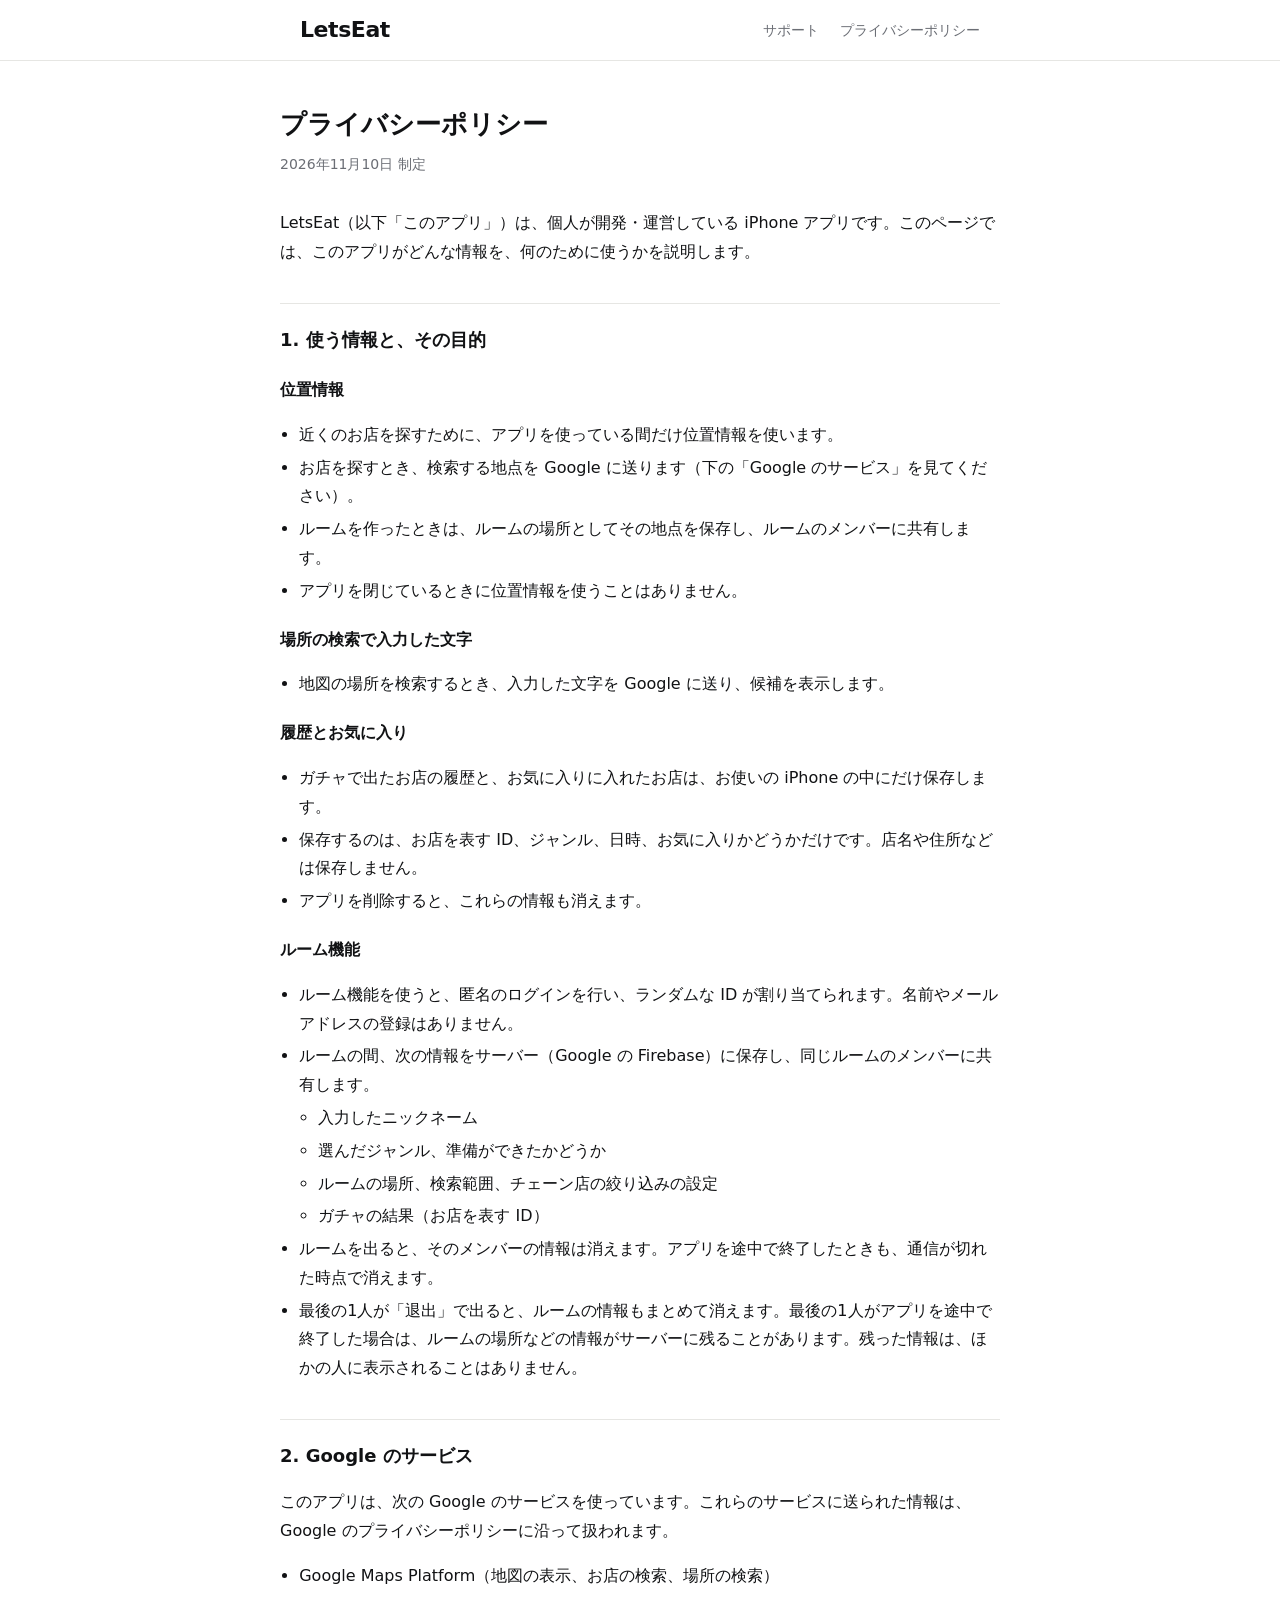
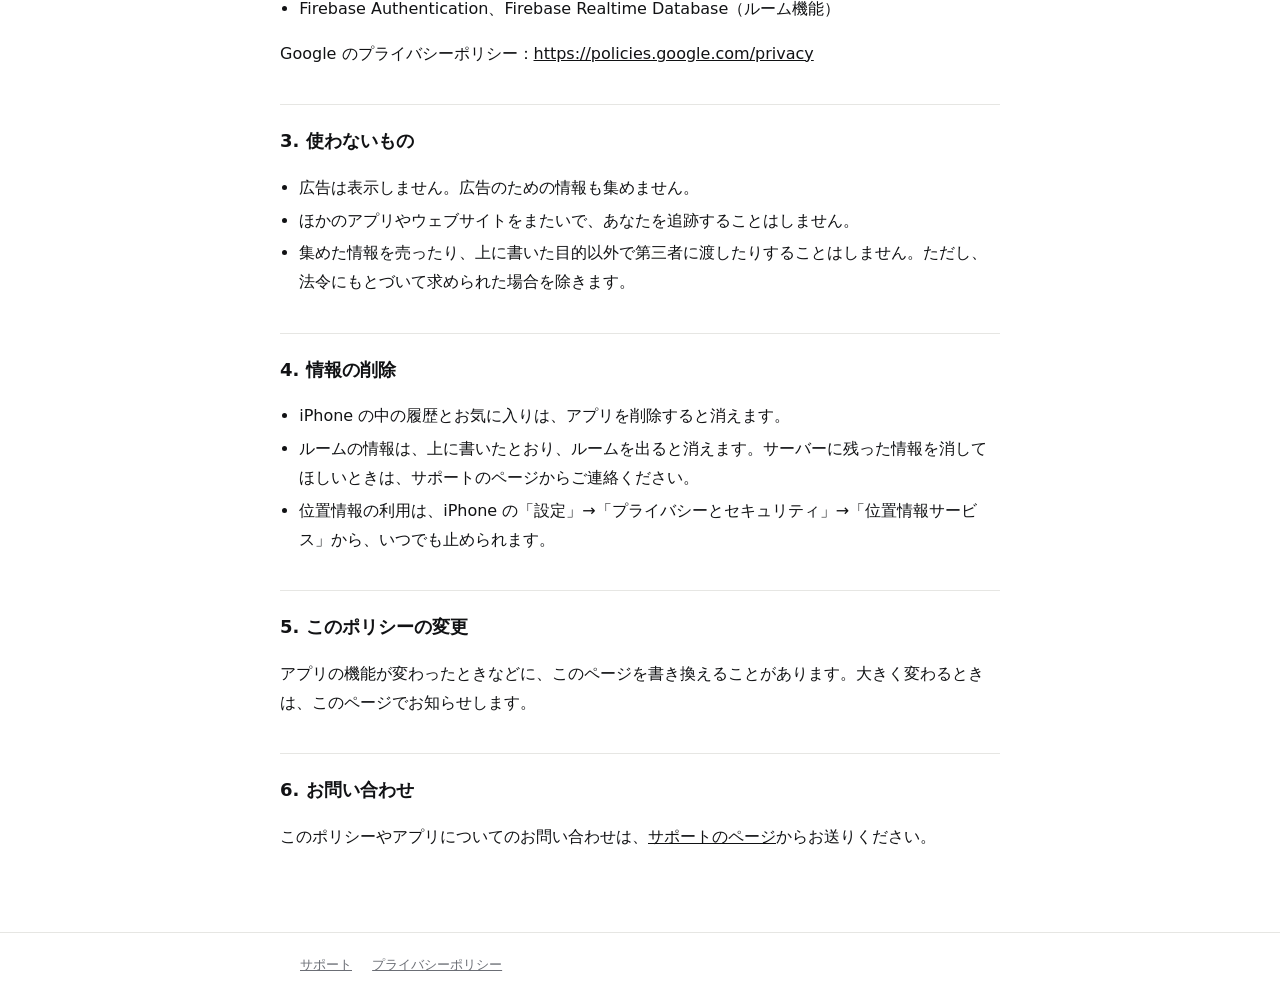
==== privacy.html @ fd137f1e "Add files via upload" ====
<!doctype html>
<html lang="ja">
<head>
  <meta charset="utf-8">
  <meta name="viewport" content="width=device-width, initial-scale=1">
  <title>プライバシーポリシー | LetsEat</title>
  <link rel="icon" href="images/favicon.png">
  <link rel="apple-touch-icon" href="images/apple-touch-icon.png">
  <link rel="stylesheet" href="style.css">
</head>
<body>
  <header>
    <div class="wrap">
      <a class="logo" href="./">LetsEat</a>
      <nav>
        <a href="support.html">サポート</a>
        <a href="privacy.html">プライバシーポリシー</a>
      </nav>
    </div>
  </header>

  <main class="wrap doc">
    <h1>プライバシーポリシー</h1>
    <p class="updated">2026年11月10日 制定</p>

    <p>LetsEat（以下「このアプリ」）は、個人が開発・運営している iPhone アプリです。このページでは、このアプリがどんな情報を、何のために使うかを説明します。</p>

    <h2>1. 使う情報と、その目的</h2>

    <h3>位置情報</h3>
    <ul>
      <li>近くのお店を探すために、アプリを使っている間だけ位置情報を使います。</li>
      <li>お店を探すとき、検索する地点を Google に送ります（下の「Google のサービス」を見てください）。</li>
      <li>ルームを作ったときは、ルームの場所としてその地点を保存し、ルームのメンバーに共有します。</li>
      <li>アプリを閉じているときに位置情報を使うことはありません。</li>
    </ul>

    <h3>場所の検索で入力した文字</h3>
    <ul>
      <li>地図の場所を検索するとき、入力した文字を Google に送り、候補を表示します。</li>
    </ul>

    <h3>履歴とお気に入り</h3>
    <ul>
      <li>ガチャで出たお店の履歴と、お気に入りに入れたお店は、お使いの iPhone の中にだけ保存します。</li>
      <li>保存するのは、お店を表す ID、ジャンル、日時、お気に入りかどうかだけです。店名や住所などは保存しません。</li>
      <li>アプリを削除すると、これらの情報も消えます。</li>
    </ul>

    <h3>ルーム機能</h3>
    <ul>
      <li>ルーム機能を使うと、匿名のログインを行い、ランダムな ID が割り当てられます。名前やメールアドレスの登録はありません。</li>
      <li>ルームの間、次の情報をサーバー（Google の Firebase）に保存し、同じルームのメンバーに共有します。
        <ul>
          <li>入力したニックネーム</li>
          <li>選んだジャンル、準備ができたかどうか</li>
          <li>ルームの場所、検索範囲、チェーン店の絞り込みの設定</li>
          <li>ガチャの結果（お店を表す ID）</li>
        </ul>
      </li>
      <li>ルームを出ると、そのメンバーの情報は消えます。アプリを途中で終了したときも、通信が切れた時点で消えます。</li>
      <li>最後の1人が「退出」で出ると、ルームの情報もまとめて消えます。最後の1人がアプリを途中で終了した場合は、ルームの場所などの情報がサーバーに残ることがあります。残った情報は、ほかの人に表示されることはありません。</li>
    </ul>

    <h2>2. Google のサービス</h2>
    <p>このアプリは、次の Google のサービスを使っています。これらのサービスに送られた情報は、Google のプライバシーポリシーに沿って扱われます。</p>
    <ul>
      <li>Google Maps Platform（地図の表示、お店の検索、場所の検索）</li>
      <li>Firebase Authentication、Firebase Realtime Database（ルーム機能）</li>
    </ul>
    <p>Google のプライバシーポリシー：<a href="https://policies.google.com/privacy?hl=ja">https://policies.google.com/privacy</a></p>

    <h2>3. 使わないもの</h2>
    <ul>
      <li>広告は表示しません。広告のための情報も集めません。</li>
      <li>ほかのアプリやウェブサイトをまたいで、あなたを追跡することはしません。</li>
      <li>集めた情報を売ったり、上に書いた目的以外で第三者に渡したりすることはしません。ただし、法令にもとづいて求められた場合を除きます。</li>
    </ul>

    <h2>4. 情報の削除</h2>
    <ul>
      <li>iPhone の中の履歴とお気に入りは、アプリを削除すると消えます。</li>
      <li>ルームの情報は、上に書いたとおり、ルームを出ると消えます。サーバーに残った情報を消してほしいときは、サポートのページからご連絡ください。</li>
      <li>位置情報の利用は、iPhone の「設定」→「プライバシーとセキュリティ」→「位置情報サービス」から、いつでも止められます。</li>
    </ul>

    <h2>5. このポリシーの変更</h2>
    <p>アプリの機能が変わったときなどに、このページを書き換えることがあります。大きく変わるときは、このページでお知らせします。</p>

    <h2>6. お問い合わせ</h2>
    <p>このポリシーやアプリについてのお問い合わせは、<a href="support.html">サポートのページ</a>からお送りください。</p>
  </main>

  <footer>
    <div class="wrap">
      <a href="support.html">サポート</a>
      <a href="privacy.html">プライバシーポリシー</a>
    </div>
  </footer>
</body>
</html>
---- style.css ----
/* LetsEat のサイト。アプリと同じく白黒が基本 */
:root {
  --bg: #ffffff;
  --text: #111214;
  --sub: #6b6e75;
  --line: #e6e6e3;
  --card: #f5f5f3;
  --button: #111214;
  --button-text: #ffffff;
}
@media (prefers-color-scheme: dark) {
  :root {
    --bg: #111214;
    --text: #f2f2f0;
    --sub: #9a9da3;
    --line: #2a2b30;
    --card: #1c1d21;
    --button: #f2f2f0;
    --button-text: #111214;
  }
}

* { box-sizing: border-box; }

body {
  margin: 0;
  background: var(--bg);
  color: var(--text);
  font-family: "Hiragino Sans", "Hiragino Kaku Gothic ProN", "Noto Sans JP", system-ui, sans-serif;
  line-height: 1.8;
  -webkit-text-size-adjust: 100%;
}

a { color: inherit; }

.wrap {
  max-width: 720px;
  margin: 0 auto;
  padding: 0 20px;
}

/* 上の帯 */
header {
  border-bottom: 1px solid var(--line);
}
header .wrap {
  display: flex;
  align-items: center;
  justify-content: space-between;
  height: 60px;
}
.logo {
  font-weight: 900;
  font-size: 22px;
  letter-spacing: -0.02em;
  text-decoration: none;
}
nav a {
  margin-left: 16px;
  font-size: 14px;
  color: var(--sub);
  text-decoration: none;
}
nav a:hover { color: var(--text); }

/* トップ */
.hero {
  text-align: center;
  padding: 56px 0 40px;
}
.hero img {
  width: 220px;
  height: 220px;
}
.hero h1 {
  font-size: 30px;
  line-height: 1.4;
  margin: 24px 0 12px;
}
.hero p {
  color: var(--sub);
  margin: 0 0 28px;
}
.button {
  display: inline-block;
  background: var(--button);
  color: var(--button-text);
  padding: 14px 28px;
  border-radius: 999px;
  text-decoration: none;
  font-weight: 600;
}
.button.is-disabled {
  opacity: 0.5;
  pointer-events: none;
}

.features {
  display: grid;
  gap: 12px;
  padding: 8px 0 56px;
}
.feature {
  background: var(--card);
  border-radius: 20px;
  padding: 20px 22px;
}
.feature h2 {
  font-size: 17px;
  margin: 0 0 4px;
}
.feature p {
  margin: 0;
  color: var(--sub);
  font-size: 15px;
}

/* 文章のページ */
.doc {
  padding: 40px 0 64px;
}
.doc h1 {
  font-size: 26px;
  margin: 0 0 4px;
}
.doc .updated {
  color: var(--sub);
  font-size: 14px;
  margin: 0 0 32px;
}
.doc h2 {
  font-size: 18px;
  margin: 36px 0 8px;
  padding-top: 20px;
  border-top: 1px solid var(--line);
}
.doc h3 {
  font-size: 16px;
  margin: 20px 0 4px;
}
.doc ul {
  padding-left: 1.2em;
}
.doc li {
  margin: 4px 0;
}

/* よくある質問 */
details {
  background: var(--card);
  border-radius: 16px;
  padding: 14px 18px;
  margin: 10px 0;
}
summary {
  cursor: pointer;
  font-weight: 600;
}
details p {
  margin: 10px 0 2px;
  color: var(--sub);
}

footer {
  border-top: 1px solid var(--line);
  color: var(--sub);
  font-size: 13px;
}
footer .wrap {
  padding-top: 20px;
  padding-bottom: 32px;
}
footer a {
  margin-right: 16px;
}
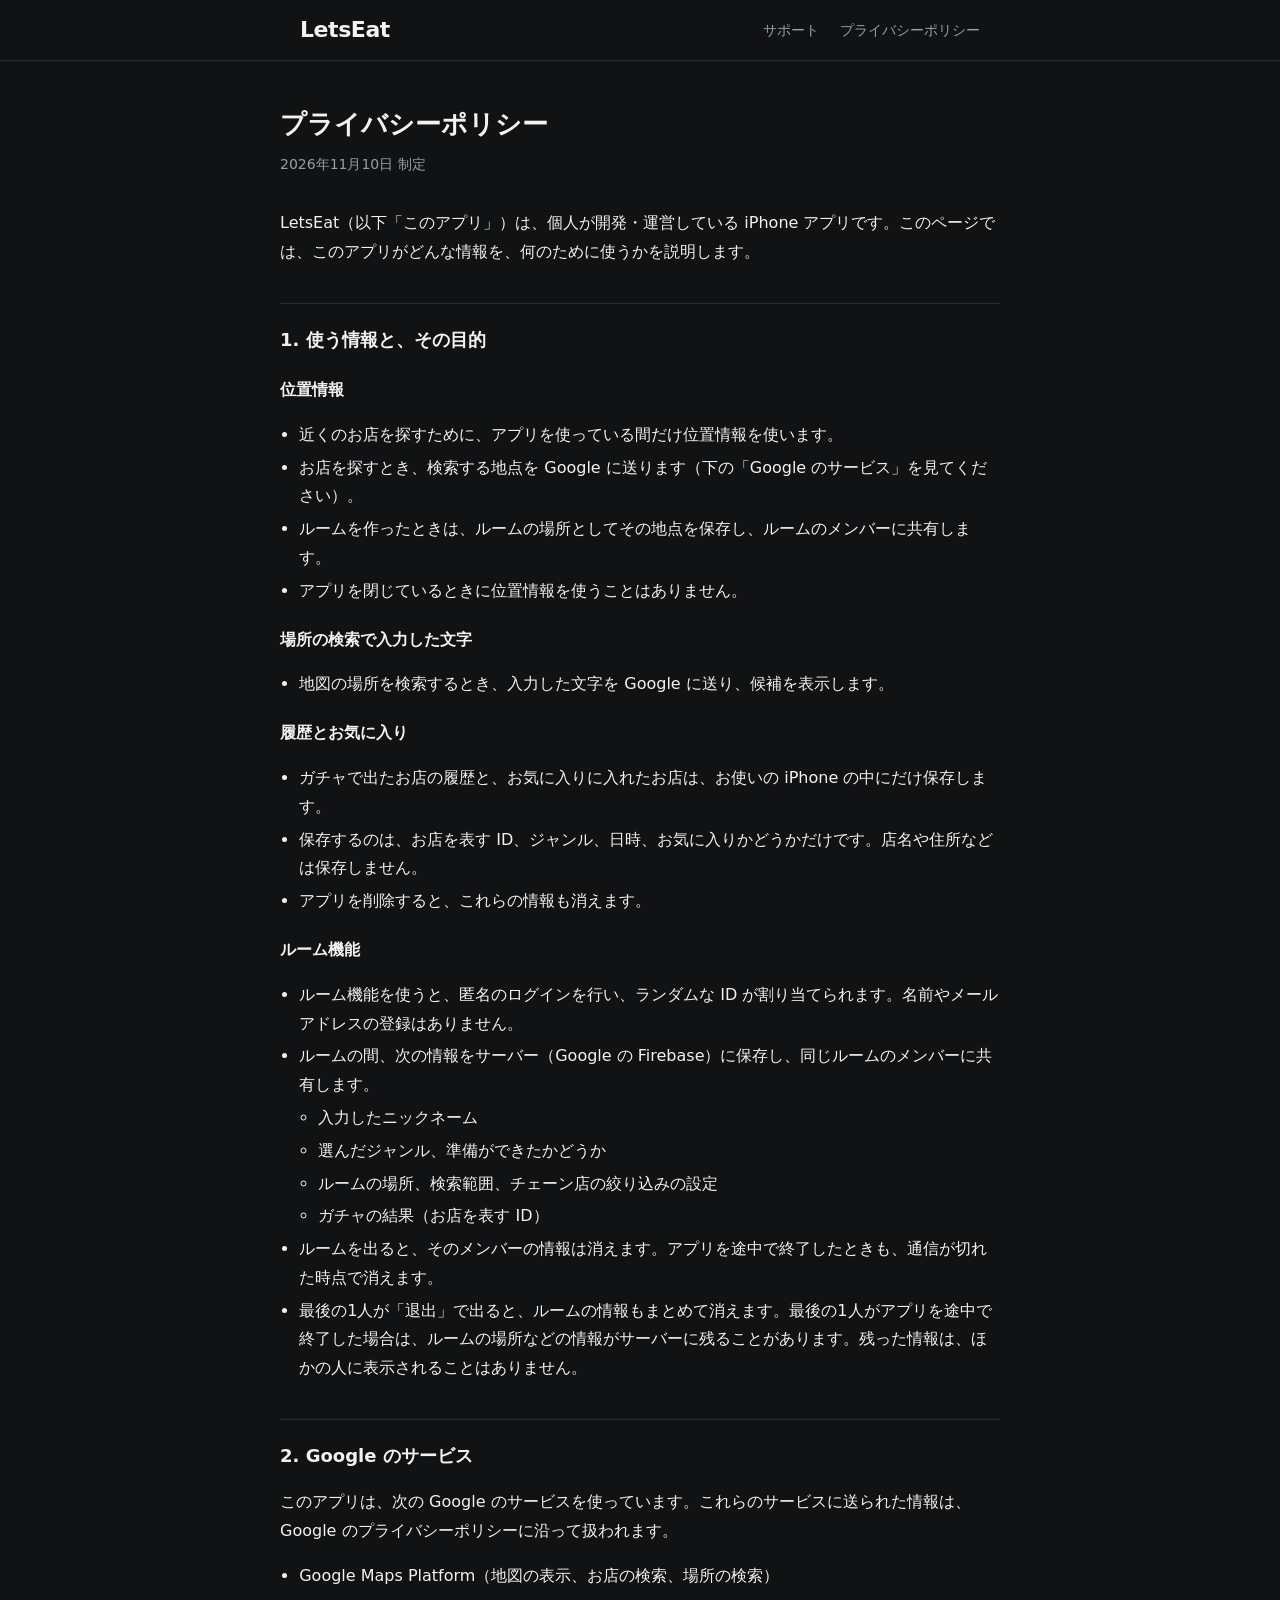
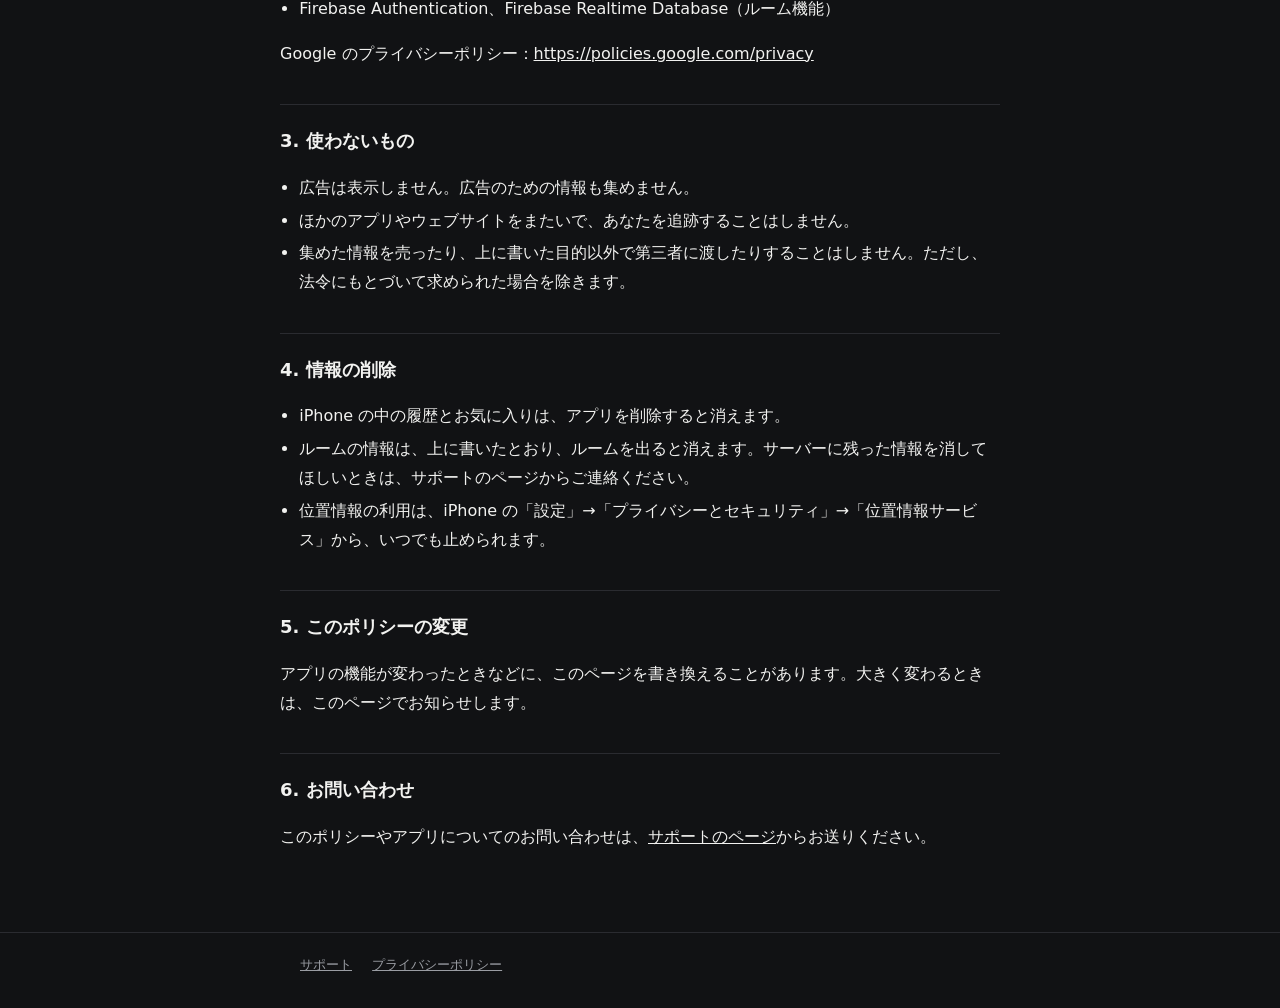
==== commit 4dca6104: "Add files via upload" ====
--- a/privacy.html
+++ b/privacy.html
@@ -14,7 +14,7 @@
       <a class="logo" href="./">LetsEat</a>
       <nav>
         <a href="support.html">サポート</a>
-        <a href="privacy.html">プライバシーポリシー</a>
+        <a href="privacy.html">プライバシー<span class="hide-sm">ポリシー</span></a>
       </nav>
     </div>
   </header>
--- a/style.css
+++ b/style.css
@@ -1,23 +1,13 @@
-/* LetsEat のサイト。アプリと同じく白黒が基本 */
+/* LetsEat のサイト。iPhone の明るさの設定に関係なく、いつも黒が基本 */
 :root {
-  --bg: #ffffff;
-  --text: #111214;
-  --sub: #6b6e75;
-  --line: #e6e6e3;
-  --card: #f5f5f3;
-  --button: #111214;
-  --button-text: #ffffff;
-}
-@media (prefers-color-scheme: dark) {
-  :root {
-    --bg: #111214;
-    --text: #f2f2f0;
-    --sub: #9a9da3;
-    --line: #2a2b30;
-    --card: #1c1d21;
-    --button: #f2f2f0;
-    --button-text: #111214;
-  }
+  color-scheme: dark;
+  --bg: #111214;
+  --text: #f2f2f0;
+  --sub: #9a9da3;
+  --line: #2a2b30;
+  --card: #1c1d21;
+  --button: #f2f2f0;
+  --button-text: #111214;
 }
 
 * { box-sizing: border-box; }
@@ -63,14 +53,27 @@
 }
 nav a:hover { color: var(--text); }
 
+/* スマホの幅では、上の帯の文字を小さく、間を詰め、「プライバシーポリシー」を「プライバシー」と短くする */
+@media (max-width: 480px) {
+  .logo { font-size: 20px; }
+  nav a {
+    margin-left: 12px;
+    font-size: 13px;
+  }
+  .hide-sm { display: none; }
+}
+
 /* トップ */
 .hero {
   text-align: center;
   padding: 56px 0 40px;
 }
-.hero img {
-  width: 220px;
-  height: 220px;
+/* アプリのアイコン（白地）を、ホーム画面と同じ角丸で出す。黒い背景でもカプセルが沈まない */
+.hero img.app-icon {
+  width: 200px;
+  height: 200px;
+  border-radius: 22.5%;
+  box-shadow: 0 12px 40px rgba(0, 0, 0, 0.5);
 }
 .hero h1 {
   font-size: 30px;
